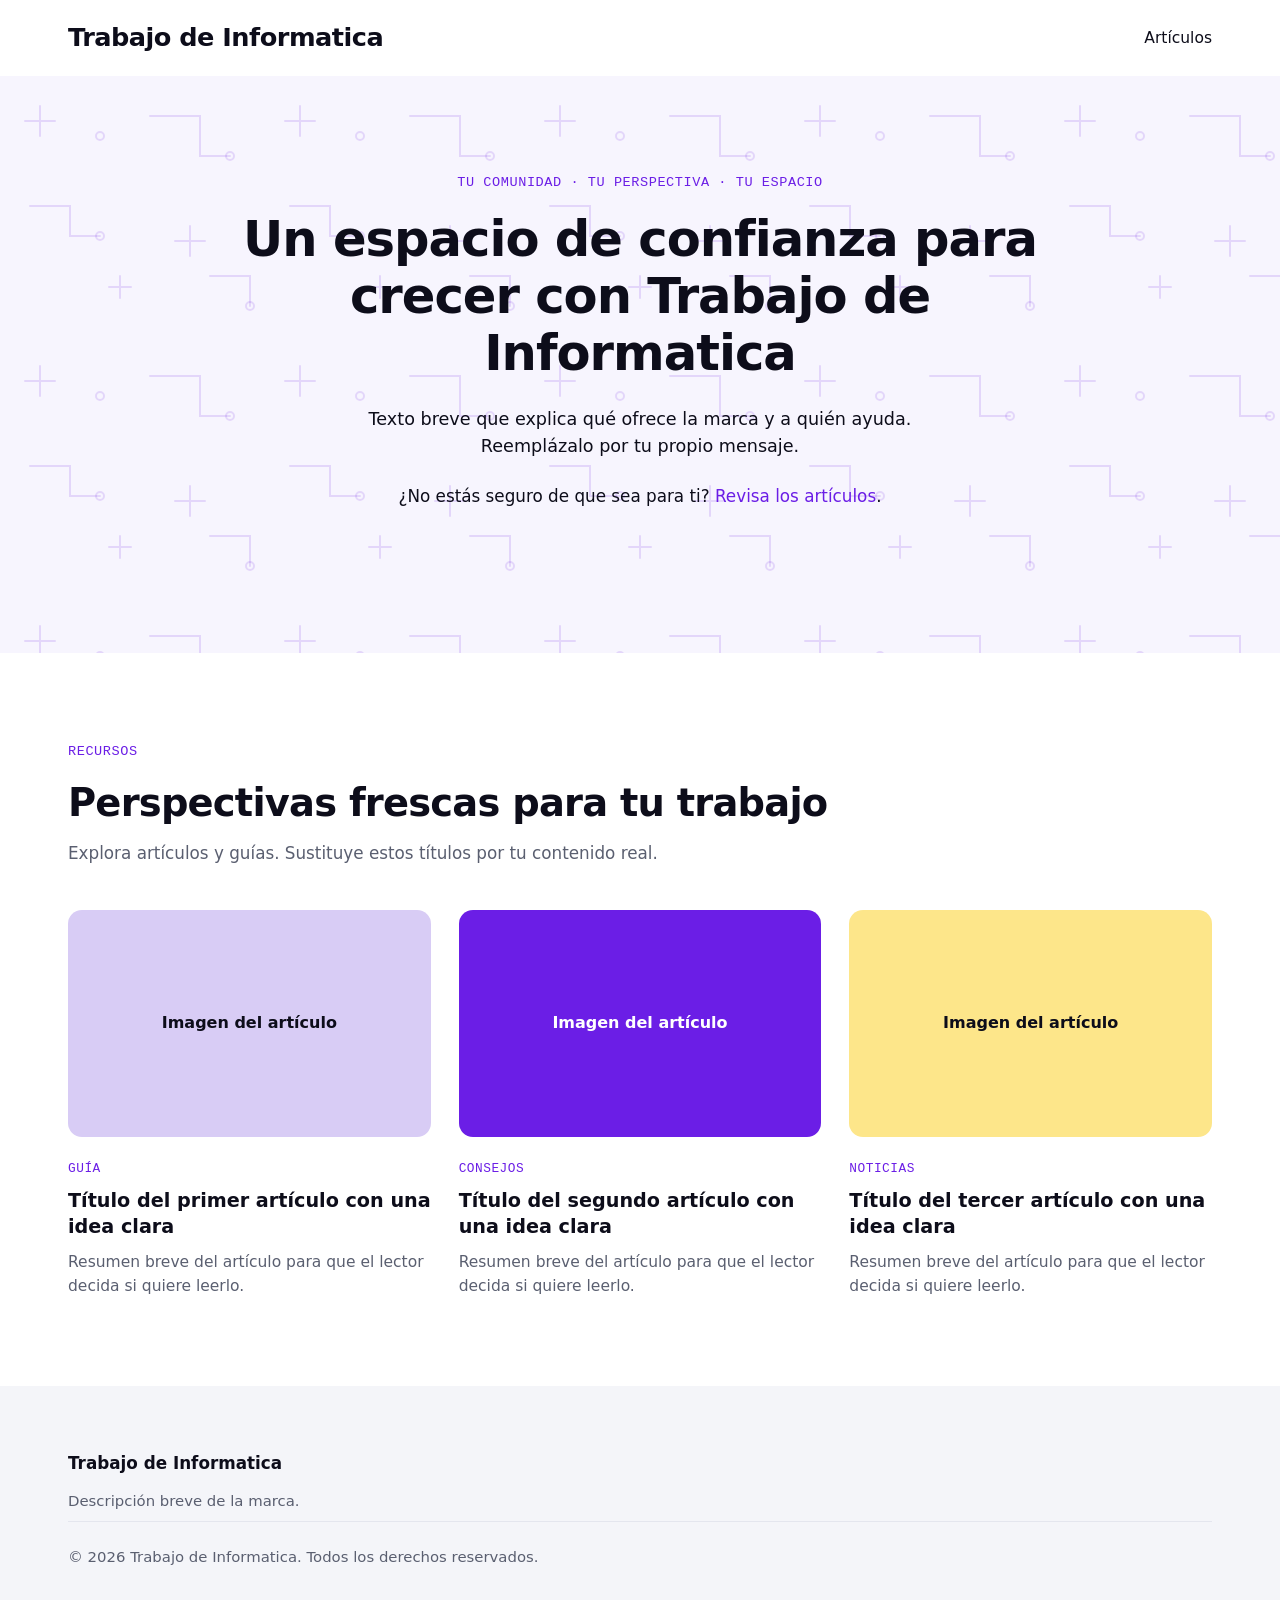
==== index.html @ ebae4016 "Agregar páginas de artículos, fondo de portada y ajustes de encabezado y pie Co-Authored-By: Claude " ====
<!doctype html>
<html lang="es">
<head>
  <meta charset="utf-8">
  <meta name="viewport" content="width=device-width, initial-scale=1">
  <title>Trabajo de Informatica</title>
  <link rel="stylesheet" href="styles.css">
</head>
<body>

  <header>
    <div class="container">
      <span class="logo">Trabajo de Informatica</span>
      <nav>
        <a href="#articulos">Artículos</a>
      </nav>
    </div>
  </header>

  <main>
    <section class="hero">
      <div class="container">
        <span class="eyebrow">Tu comunidad · Tu perspectiva · Tu espacio</span>
        <h1>Un espacio de confianza para crecer con Trabajo de Informatica</h1>
        <p class="lead">Texto breve que explica qué ofrece la marca y a quién ayuda. Reemplázalo por tu propio mensaje.</p>
        <p class="quiz">¿No estás seguro de que sea para ti? <a href="#articulos">Revisa los artículos</a>.</p>
      </div>
    </section>

    <section id="articulos">
      <div class="container">
        <div class="section-head">
          <span class="eyebrow">Recursos</span>
          <h2>Perspectivas frescas para tu trabajo</h2>
          <p>Explora artículos y guías. Sustituye estos títulos por tu contenido real.</p>
        </div>
        <div class="cards">
          <a class="article-link" href="articulo-1.html">
            <div class="article">
              <div class="thumb lilac">Imagen del artículo</div>
              <span class="category">Guía</span>
              <h3>Título del primer artículo con una idea clara</h3>
              <p>Resumen breve del artículo para que el lector decida si quiere leerlo.</p>
            </div>
          </a>
          <a class="article-link" href="articulo-2.html">
            <div class="article">
              <div class="thumb purple">Imagen del artículo</div>
              <span class="category">Consejos</span>
              <h3>Título del segundo artículo con una idea clara</h3>
              <p>Resumen breve del artículo para que el lector decida si quiere leerlo.</p>
            </div>
          </a>
          <a class="article-link" href="articulo-3.html">
            <div class="article">
              <div class="thumb yellow">Imagen del artículo</div>
              <span class="category">Noticias</span>
              <h3>Título del tercer artículo con una idea clara</h3>
              <p>Resumen breve del artículo para que el lector decida si quiere leerlo.</p>
            </div>
          </a>
        </div>
      </div>
    </section>
  </main>

  <footer class="site-footer">
    <div class="container">
      <div class="footer-brand">
        <h4>Trabajo de Informatica</h4>
        <p>Descripción breve de la marca.</p>
      </div>
      <div class="copy">© 2026 Trabajo de Informatica. Todos los derechos reservados.</div>
    </div>
  </footer>

</body>
</html>
---- styles.css ----
:root {
  --bg: #ffffff;
  --bg-soft: #f4f5f9;
  --text: #0d0d1a;
  --muted: #5a5f70;
  --purple: #6b1ee6;
  --purple-dark: #5513c0;
  --purple-soft: #ece4fc;
  --yellow-soft: #fde68a;
  --lilac-soft: #d8ccf5;
  --line: #e4e6ee;
  --mono: ui-monospace, "SFMono-Regular", Menlo, Consolas, monospace;
}
* { box-sizing: border-box; margin: 0; padding: 0; }
body {
  font-family: system-ui, -apple-system, "Segoe UI", Roboto, Arial, sans-serif;
  background: var(--bg);
  color: var(--text);
  line-height: 1.55;
  -webkit-font-smoothing: antialiased;
}
a { color: var(--purple); text-decoration: none; }
a:hover { text-decoration: underline; }
.container { max-width: 1200px; margin: 0 auto; padding: 0 28px; }

/* Header */
header { background: var(--bg); }
header .container {
  display: flex; align-items: center; justify-content: space-between;
  height: 76px;
}
.logo { font-weight: 800; font-size: 1.6rem; letter-spacing: -0.02em; color: var(--text); }
nav { display: flex; gap: 32px; align-items: center; }
nav a { color: var(--text); font-size: 0.97rem; font-weight: 500; }
nav a:hover { text-decoration: none; color: var(--purple); }

/* Buttons */
.btn {
  display: inline-block; padding: 14px 24px; border-radius: 8px;
  background: var(--purple); color: #fff; font-weight: 600; font-size: 1rem;
}
.btn:hover { background: var(--purple-dark); text-decoration: none; color: #fff; }

/* Eyebrow (monospace caps) */
.eyebrow {
  display: block; font-family: var(--mono); font-size: 0.85rem;
  color: var(--purple); text-transform: uppercase; letter-spacing: 0.04em;
  margin-bottom: 18px;
}

/* Portada con fondo de medicina y tecnología (solo esta sección) */
.hero {
  text-align: center;
  padding: 96px 0 112px;
  background-color: #f7f5fe;
  background-image: url("data:image/svg+xml;utf8,<svg xmlns='http://www.w3.org/2000/svg' width='260' height='260' viewBox='0 0 260 260'><g fill='none' stroke='%236b1ee6' stroke-opacity='0.14' stroke-width='2' stroke-linecap='round'><path d='M40 30v30M25 45h30'/><path d='M190 150v30M175 165h30'/><path d='M120 200v22M109 211h22'/><path d='M30 130H70V160H100'/><path d='M150 40H200V80H230'/><path d='M210 200H250V230'/><circle cx='100' cy='60' r='4'/><circle cx='100' cy='160' r='4'/><circle cx='230' cy='80' r='4'/><circle cx='250' cy='230' r='4'/></g></svg>");
  background-size: 260px 260px;
}
.hero h1 {
  font-size: clamp(2.1rem, 4vw, 3.1rem); line-height: 1.15;
  letter-spacing: -0.02em; font-weight: 600; margin: 0 auto 24px; max-width: 900px;
}
.hero p.lead { font-size: 1.1rem; color: var(--text); margin: 0 auto 22px; max-width: 620px; }
.hero .quiz { font-size: 1.05rem; margin-bottom: 32px; color: var(--text); }

/* Sections */
section { padding: 88px 0; }
section.soft { background: var(--bg-soft); }
.section-head { margin-bottom: 44px; }
.section-head h2 {
  font-size: clamp(1.8rem, 3vw, 2.4rem); line-height: 1.2;
  font-weight: 600; letter-spacing: -0.02em; margin-bottom: 14px;
}
.section-head p { color: var(--muted); max-width: 640px; font-size: 1.05rem; }

/* Article cards */
.cards {
  display: grid; grid-template-columns: repeat(3, 1fr); gap: 28px;
}
.article-link { color: inherit; display: block; border-radius: 14px; }
.article-link:hover { text-decoration: none; }
.article-link:hover h3 { color: var(--purple); }
.article .thumb {
  border-radius: 14px; aspect-ratio: 16 / 10; margin-bottom: 22px;
  display: flex; align-items: center; justify-content: center;
  font-weight: 600; color: var(--text);
}
.thumb.lilac { background: var(--lilac-soft); }
.thumb.purple { background: var(--purple); color: #fff; }
.thumb.yellow { background: var(--yellow-soft); }
.article .category {
  display: block; font-family: var(--mono); font-size: 0.8rem;
  color: var(--purple); text-transform: uppercase; letter-spacing: 0.04em;
  margin-bottom: 10px;
}
.article h3 { font-size: 1.2rem; font-weight: 600; line-height: 1.35; margin-bottom: 10px; }
.article p { color: var(--muted); font-size: 0.97rem; }

/* Página de artículo */
.article-page { padding: 72px 0 96px; }
.article-page .narrow { max-width: 780px; margin: 0 auto; }
.article-page h1 {
  font-size: clamp(2rem, 4vw, 2.8rem); line-height: 1.15;
  font-weight: 600; letter-spacing: -0.02em; margin-bottom: 20px;
}
.article-page .lead { font-size: 1.15rem; color: var(--muted); margin-bottom: 36px; }
.article-page .hero-thumb {
  border-radius: 18px; aspect-ratio: 16 / 9; margin-bottom: 40px;
  display: flex; align-items: center; justify-content: center; font-weight: 600;
}
.article-page p { font-size: 1.05rem; margin-bottom: 22px; }
.article-page h2 { font-size: 1.5rem; font-weight: 600; margin: 40px 0 14px; }
.back { display: inline-block; margin-bottom: 32px; font-weight: 500; }

/* Footer */
footer.site-footer {
  background: var(--bg-soft); padding: 64px 0 36px; font-size: 0.93rem; color: var(--muted);
}
.footer-brand h4 { color: var(--text); margin-bottom: 14px; font-size: 1.05rem; font-weight: 600; }
.copy { border-top: 1px solid var(--line); padding-top: 24px; margin-top: 8px; }

@media (max-width: 900px) {
  nav { display: none; }
  .cards { grid-template-columns: 1fr; }
  .hero { padding: 64px 0 72px; }
  section { padding: 64px 0; }
}
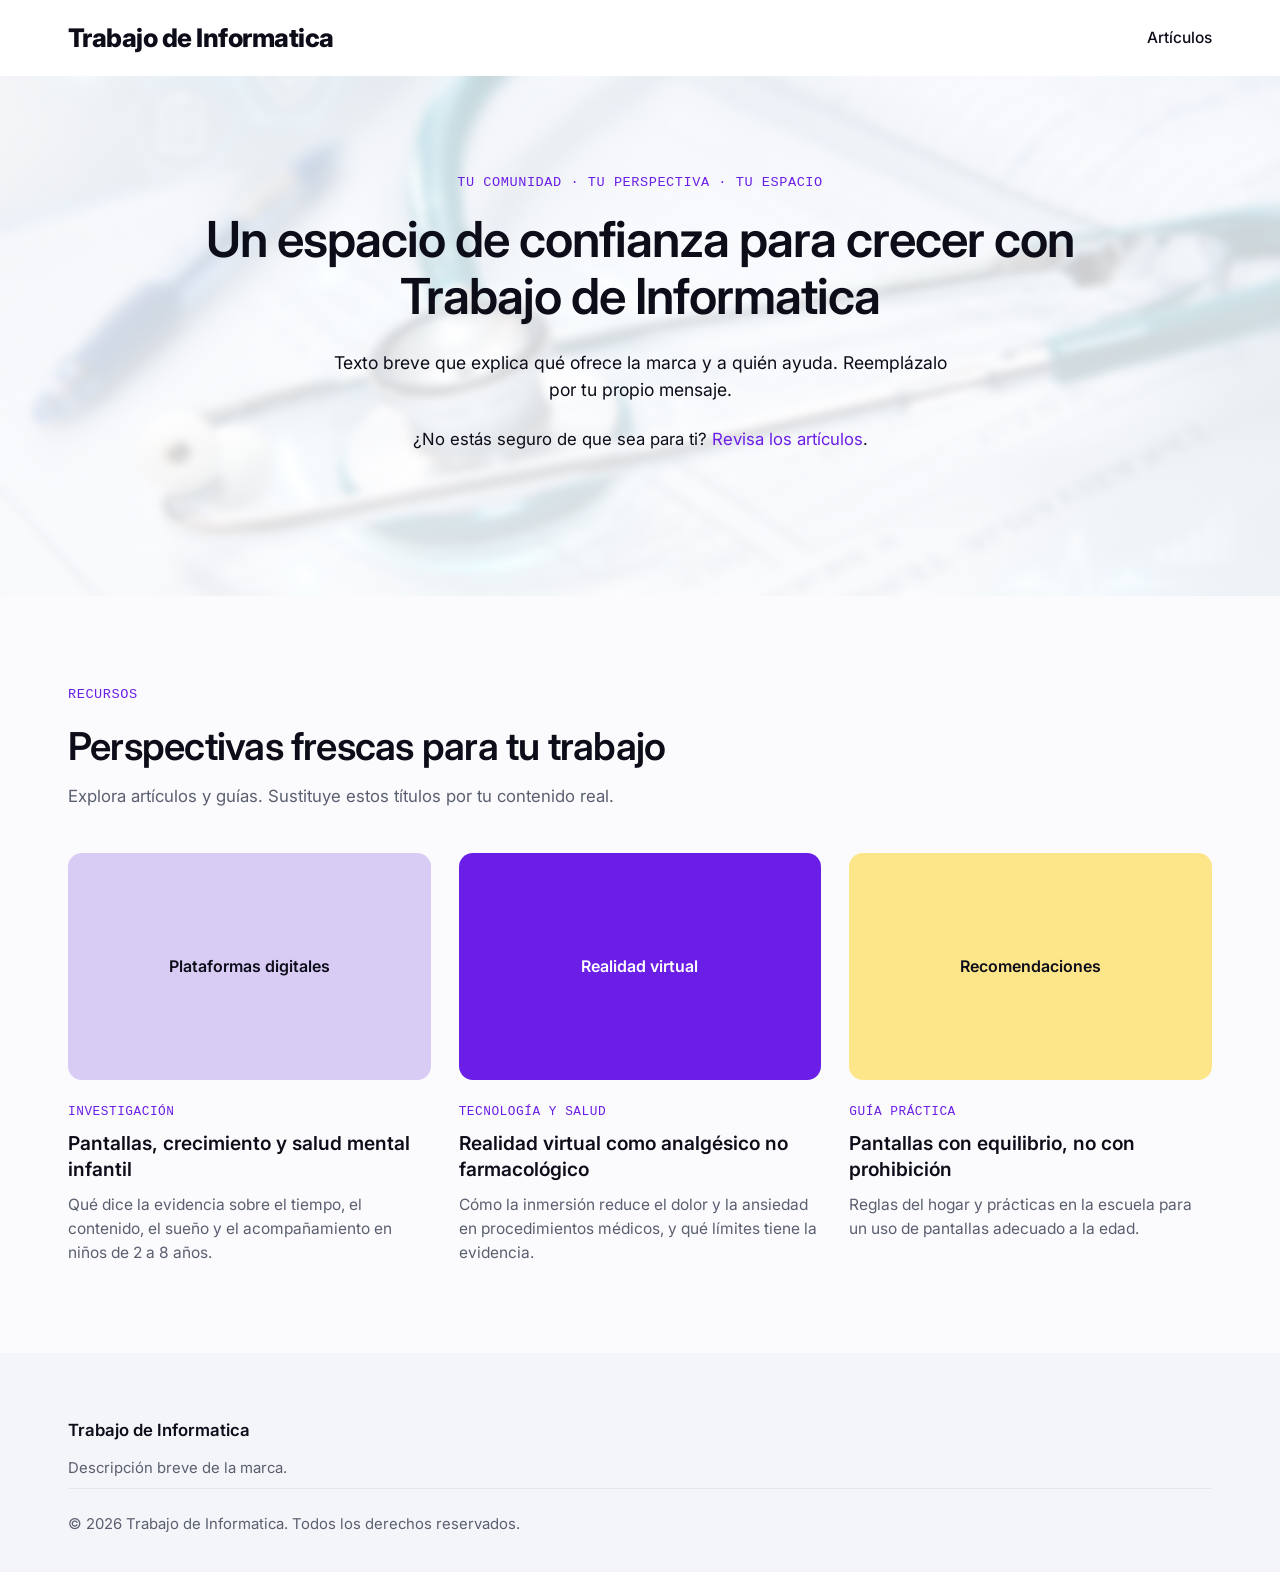
==== commit 30ed9088: "Construir páginas de artículos con datos de la investigación, animaciones e interacción Co-Authored-" ====
--- a/index.html
+++ b/index.html
@@ -5,6 +5,7 @@
   <meta name="viewport" content="width=device-width, initial-scale=1">
   <title>Trabajo de Informatica</title>
   <link rel="stylesheet" href="styles.css">
+  <link rel="stylesheet" href="article.css">
 </head>
 <body>
 
@@ -37,26 +38,26 @@
         <div class="cards">
           <a class="article-link" href="articulo-1.html">
             <div class="article">
-              <div class="thumb lilac">Imagen del artículo</div>
-              <span class="category">Guía</span>
-              <h3>Título del primer artículo con una idea clara</h3>
-              <p>Resumen breve del artículo para que el lector decida si quiere leerlo.</p>
+              <div class="thumb lilac">Plataformas digitales</div>
+              <span class="category">Investigación</span>
+              <h3>Pantallas, crecimiento y salud mental infantil</h3>
+              <p>Qué dice la evidencia sobre el tiempo, el contenido, el sueño y el acompañamiento en niños de 2 a 8 años.</p>
             </div>
           </a>
           <a class="article-link" href="articulo-2.html">
             <div class="article">
-              <div class="thumb purple">Imagen del artículo</div>
-              <span class="category">Consejos</span>
-              <h3>Título del segundo artículo con una idea clara</h3>
-              <p>Resumen breve del artículo para que el lector decida si quiere leerlo.</p>
+              <div class="thumb purple">Realidad virtual</div>
+              <span class="category">Tecnología y salud</span>
+              <h3>Realidad virtual como analgésico no farmacológico</h3>
+              <p>Cómo la inmersión reduce el dolor y la ansiedad en procedimientos médicos, y qué límites tiene la evidencia.</p>
             </div>
           </a>
           <a class="article-link" href="articulo-3.html">
             <div class="article">
-              <div class="thumb yellow">Imagen del artículo</div>
-              <span class="category">Noticias</span>
-              <h3>Título del tercer artículo con una idea clara</h3>
-              <p>Resumen breve del artículo para que el lector decida si quiere leerlo.</p>
+              <div class="thumb yellow">Recomendaciones</div>
+              <span class="category">Guía práctica</span>
+              <h3>Pantallas con equilibrio, no con prohibición</h3>
+              <p>Reglas del hogar y prácticas en la escuela para un uso de pantallas adecuado a la edad.</p>
             </div>
           </a>
         </div>
--- a/styles.css
+++ b/styles.css
@@ -50,12 +50,22 @@
 
 /* Portada con fondo de medicina y tecnología (solo esta sección) */
 .hero {
+  position: relative;
   text-align: center;
   padding: 96px 0 112px;
-  background-color: #f7f5fe;
-  background-image: url("data:image/svg+xml;utf8,<svg xmlns='http://www.w3.org/2000/svg' width='260' height='260' viewBox='0 0 260 260'><g fill='none' stroke='%236b1ee6' stroke-opacity='0.14' stroke-width='2' stroke-linecap='round'><path d='M40 30v30M25 45h30'/><path d='M190 150v30M175 165h30'/><path d='M120 200v22M109 211h22'/><path d='M30 130H70V160H100'/><path d='M150 40H200V80H230'/><path d='M210 200H250V230'/><circle cx='100' cy='60' r='4'/><circle cx='100' cy='160' r='4'/><circle cx='230' cy='80' r='4'/><circle cx='250' cy='230' r='4'/></g></svg>");
-  background-size: 260px 260px;
+  background-color: #dfe9f2;
+  background-image: url("images/portada-fondo.jpg");
+  background-size: cover;
+  background-position: center;
+  overflow: hidden;
 }
+.hero::before {
+  content: "";
+  position: absolute; inset: 0;
+  background: linear-gradient(180deg, rgba(255,255,255,0.78) 0%, rgba(255,255,255,0.86) 100%);
+  z-index: 0;
+}
+.hero > .container { position: relative; z-index: 1; }
 .hero h1 {
   font-size: clamp(2.1rem, 4vw, 3.1rem); line-height: 1.15;
   letter-spacing: -0.02em; font-weight: 600; margin: 0 auto 24px; max-width: 900px;
--- a/article.css
+++ b/article.css
@@ -0,0 +1,210 @@
+/* ===== Tipografía y base de artículos ===== */
+@import url("https://fonts.googleapis.com/css2?family=Cormorant+Garamond:ital,wght@0,500;0,600;1,500&family=Inter:wght@400;500;600;700&family=JetBrains+Mono:wght@400;500&display=swap");
+
+:root {
+  --ink: #0d0d1a;
+  --ink-soft: #2a2e3d;
+  --teal: #0f7c86;
+  --teal-soft: #d9f0f1;
+  --paper: #fbfbfd;
+  --serif: "Cormorant Garamond", Georgia, "Times New Roman", serif;
+  --sans: "Inter", system-ui, -apple-system, "Segoe UI", Roboto, Arial, sans-serif;
+  --code: "JetBrains Mono", ui-monospace, Menlo, Consolas, monospace;
+}
+
+body { font-family: var(--sans); background: var(--paper); color: var(--ink); }
+
+/* Barra de progreso de lectura */
+.progress {
+  position: fixed; top: 0; left: 0; height: 3px; width: 0;
+  background: linear-gradient(90deg, var(--purple), var(--teal));
+  z-index: 60; transition: width 0.1s linear;
+}
+
+/* Encabezado de artículo */
+.a-hero { padding: 96px 0 64px; border-bottom: 1px solid var(--line); }
+.kicker {
+  display: inline-flex; align-items: center; gap: 10px;
+  font-family: var(--code); font-size: 0.8rem; color: var(--purple);
+  text-transform: uppercase; letter-spacing: 0.08em; margin-bottom: 26px;
+}
+.kicker::before {
+  content: ""; width: 26px; height: 1px; background: var(--purple);
+}
+.a-hero h1 {
+  font-family: var(--serif); font-weight: 600;
+  font-size: clamp(2.8rem, 6.4vw, 5rem); line-height: 1.0; letter-spacing: -0.02em;
+  max-width: 980px;
+}
+.a-hero h1 em { font-style: italic; color: var(--purple); font-weight: 500; }
+.deck { font-size: 1.2rem; color: var(--muted); max-width: 720px; margin-top: 28px; line-height: 1.6; }
+.meta { display: flex; gap: 28px; margin-top: 36px; flex-wrap: wrap; font-family: var(--code); font-size: 0.8rem; color: var(--muted); }
+.meta span::before { content: "— "; color: var(--teal); }
+
+/* Secciones */
+.a-sec { padding: 96px 0; }
+.a-sec.tint { background: #f3f1fb; }
+.a-sec.tint-teal { background: var(--teal-soft); }
+.sec-label {
+  font-family: var(--code); font-size: 0.78rem; text-transform: uppercase;
+  letter-spacing: 0.08em; color: var(--teal); margin-bottom: 14px; display: block;
+}
+.sec-title {
+  font-family: var(--serif); font-weight: 600; font-size: clamp(2.1rem, 4vw, 3.2rem);
+  line-height: 1.08; letter-spacing: -0.015em; margin-bottom: 20px; max-width: 880px;
+}
+.lede { font-size: 1.12rem; color: var(--ink-soft); max-width: 740px; line-height: 1.7; margin-bottom: 18px; }
+.a-sec p { line-height: 1.7; }
+.a-sec p + p { margin-top: 14px; }
+
+/* Palabras clave: negrita y subrayado animado */
+strong { font-weight: 700; color: var(--ink); }
+.hl {
+  background-image: linear-gradient(transparent 58%, rgba(107, 30, 230, 0.22) 58%);
+  background-repeat: no-repeat; background-size: 0% 100%;
+  transition: background-size 1.1s cubic-bezier(.2,.7,.2,1);
+  padding: 0 2px;
+}
+.hl.in { background-size: 100% 100%; }
+
+/* Revelado al entrar en pantalla */
+.reveal { opacity: 0; transform: translateY(18px); transition: opacity .8s ease, transform .8s ease; }
+.reveal.in { opacity: 1; transform: none; }
+
+/* Estadísticas que se mueven */
+.stats { display: grid; grid-template-columns: repeat(4, 1fr); gap: 20px; margin-top: 48px; }
+.stat {
+  background: #fff; border: 1px solid var(--line); border-radius: 16px;
+  padding: 26px 22px 22px; position: relative; overflow: hidden;
+}
+.stat::after {
+  content: ""; position: absolute; left: 0; bottom: 0; height: 3px; width: 100%;
+  background: linear-gradient(90deg, var(--purple), var(--teal));
+  transform: scaleX(0); transform-origin: left; transition: transform .9s ease .2s;
+}
+.stat.in::after { transform: scaleX(1); }
+.num {
+  font-family: var(--serif); font-size: 3.4rem; font-weight: 600; line-height: 1;
+  color: var(--ink); font-variant-numeric: tabular-nums;
+}
+.num small { font-size: 1.6rem; color: var(--purple); margin-left: 2px; }
+.stat-label { font-size: 0.92rem; color: var(--muted); margin-top: 12px; line-height: 1.45; }
+
+/* Barras animadas */
+.bars { margin-top: 40px; display: grid; gap: 18px; max-width: 760px; }
+.bar-row { display: grid; grid-template-columns: 200px 1fr 70px; align-items: center; gap: 18px; }
+.bar-label { font-size: 0.95rem; color: var(--ink-soft); }
+.bar-track { height: 12px; background: #ebe9f3; border-radius: 99px; overflow: hidden; }
+.bar-fill {
+  height: 100%; width: 0; border-radius: 99px;
+  background: linear-gradient(90deg, var(--purple), var(--teal));
+  transition: width 1.4s cubic-bezier(.2,.7,.2,1);
+}
+.bar-val { font-family: var(--code); font-size: 0.9rem; text-align: right; color: var(--ink); }
+.bars.in .bar-fill { width: var(--w); }
+
+/* Pestañas interactivas */
+.tabs { margin-top: 44px; }
+.tab-buttons { display: flex; flex-wrap: wrap; gap: 10px; }
+.tab-btn {
+  font: inherit; font-size: 0.95rem; font-weight: 500; cursor: pointer;
+  padding: 12px 20px; border-radius: 999px; border: 1px solid var(--line);
+  background: #fff; color: var(--ink-soft); transition: all .25s ease;
+}
+.tab-btn:hover { border-color: var(--purple); color: var(--purple); }
+.tab-btn[aria-selected="true"] { background: var(--ink); color: #fff; border-color: var(--ink); }
+.tab-panel {
+  margin-top: 22px; background: #fff; border: 1px solid var(--line);
+  border-radius: 18px; padding: 34px; min-height: 180px;
+  display: grid; grid-template-columns: 96px 1fr; gap: 28px; align-items: start;
+  animation: fadeIn .5s ease;
+}
+.tab-panel[hidden] { display: none; }
+.tab-panel h3 { font-family: var(--serif); font-size: 1.9rem; font-weight: 600; margin-bottom: 10px; }
+.tab-panel p { color: var(--ink-soft); }
+@keyframes fadeIn { from { opacity: 0; transform: translateY(8px); } to { opacity: 1; transform: none; } }
+
+/* Iconos que se mueven */
+.ico { width: 96px; height: 96px; }
+.ico .float { animation: floaty 4.5s ease-in-out infinite; transform-origin: center; }
+.ico .float.d2 { animation-delay: -1.5s; }
+.ico .float.d3 { animation-delay: -3s; }
+@keyframes floaty { 0%,100% { transform: translateY(0); } 50% { transform: translateY(-6px); } }
+.ico .spin { transform-origin: center; animation: spin 14s linear infinite; }
+@keyframes spin { to { transform: rotate(360deg); } }
+.ico .pulse { stroke-dasharray: 160; stroke-dashoffset: 160; animation: draw 2.6s ease-in-out infinite; }
+@keyframes draw { 0% { stroke-dashoffset: 160; } 50% { stroke-dashoffset: 0; } 100% { stroke-dashoffset: -160; } }
+
+/* Tablas de comparación */
+.compare-wrap { margin-top: 44px; overflow-x: auto; }
+table.compare { width: 100%; border-collapse: collapse; background: #fff; border-radius: 16px; overflow: hidden; border: 1px solid var(--line); }
+table.compare th, table.compare td { padding: 16px 20px; text-align: left; border-bottom: 1px solid var(--line); font-size: 0.96rem; vertical-align: top; }
+table.compare th { font-family: var(--code); font-size: 0.78rem; text-transform: uppercase; letter-spacing: 0.06em; color: var(--muted); font-weight: 500; background: #fafafc; }
+table.compare tbody tr { transition: background .25s ease; }
+table.compare tbody tr:hover { background: #f3f1fb; }
+table.compare tbody tr:last-child td { border-bottom: none; }
+.tag-pos { color: var(--teal); font-weight: 600; }
+.tag-neg { color: #b4372b; font-weight: 600; }
+.tag-mid { color: #8a6d00; font-weight: 600; }
+
+/* Acordeón de contextos */
+.accordion { margin-top: 40px; display: grid; gap: 12px; }
+.accordion details {
+  background: #fff; border: 1px solid var(--line); border-radius: 14px; padding: 20px 24px;
+  transition: border-color .25s ease, box-shadow .25s ease;
+}
+.accordion details[open] { border-color: var(--teal); box-shadow: 0 10px 30px rgba(15,124,134,.08); }
+.accordion summary { cursor: pointer; list-style: none; font-weight: 600; font-size: 1.05rem; display: flex; justify-content: space-between; align-items: center; }
+.accordion summary::-webkit-details-marker { display: none; }
+.accordion summary::after { content: "+"; color: var(--teal); font-size: 1.4rem; transition: transform .3s ease; }
+.accordion details[open] summary::after { transform: rotate(45deg); }
+.accordion details p { margin-top: 12px; color: var(--ink-soft); }
+
+/* Cita destacada y avisos */
+.callout {
+  border-left: 3px solid var(--teal); padding: 20px 26px; background: #fff;
+  border-radius: 0 14px 14px 0; margin-top: 40px; color: var(--ink-soft);
+}
+.quote {
+  font-family: var(--serif); font-size: clamp(1.8rem, 3.4vw, 2.6rem); line-height: 1.25;
+  font-style: italic; color: var(--ink); max-width: 900px; margin: 0 auto; text-align: center;
+}
+
+/* Lista de recomendaciones con casillas */
+.checklist { margin-top: 36px; display: grid; gap: 12px; }
+.check {
+  display: flex; gap: 16px; align-items: flex-start; background: #fff;
+  border: 1px solid var(--line); border-radius: 14px; padding: 18px 20px;
+  cursor: pointer; transition: all .25s ease;
+}
+.check:hover { transform: translateX(4px); border-color: var(--purple); }
+.check input { position: absolute; opacity: 0; pointer-events: none; }
+.check .box {
+  flex: 0 0 22px; height: 22px; border-radius: 6px; border: 1.5px solid var(--ink-soft);
+  margin-top: 2px; position: relative; transition: all .25s ease;
+}
+.check input:checked + .box { background: var(--teal); border-color: var(--teal); }
+.check input:checked + .box::after {
+  content: ""; position: absolute; left: 6px; top: 2px; width: 6px; height: 11px;
+  border: solid #fff; border-width: 0 2px 2px 0; transform: rotate(45deg);
+}
+.check input:checked ~ .txt { color: var(--muted); text-decoration: line-through; text-decoration-color: var(--teal); }
+.check .txt { color: var(--ink-soft); line-height: 1.6; transition: color .25s ease; }
+.progress-count { font-family: var(--code); font-size: 0.85rem; color: var(--muted); margin-top: 16px; }
+
+/* Pie de artículo */
+.a-foot { padding: 56px 0; border-top: 1px solid var(--line); }
+.a-foot a { font-weight: 600; }
+
+@media (max-width: 900px) {
+  .stats { grid-template-columns: 1fr 1fr; }
+  .tab-panel { grid-template-columns: 1fr; }
+  .bar-row { grid-template-columns: 1fr; gap: 8px; }
+  .bar-val { text-align: left; }
+  .a-hero { padding: 64px 0 44px; }
+  .a-sec { padding: 64px 0; }
+}
+@media (prefers-reduced-motion: reduce) {
+  *, *::before, *::after { animation: none !important; transition: none !important; }
+  .reveal { opacity: 1; transform: none; }
+}
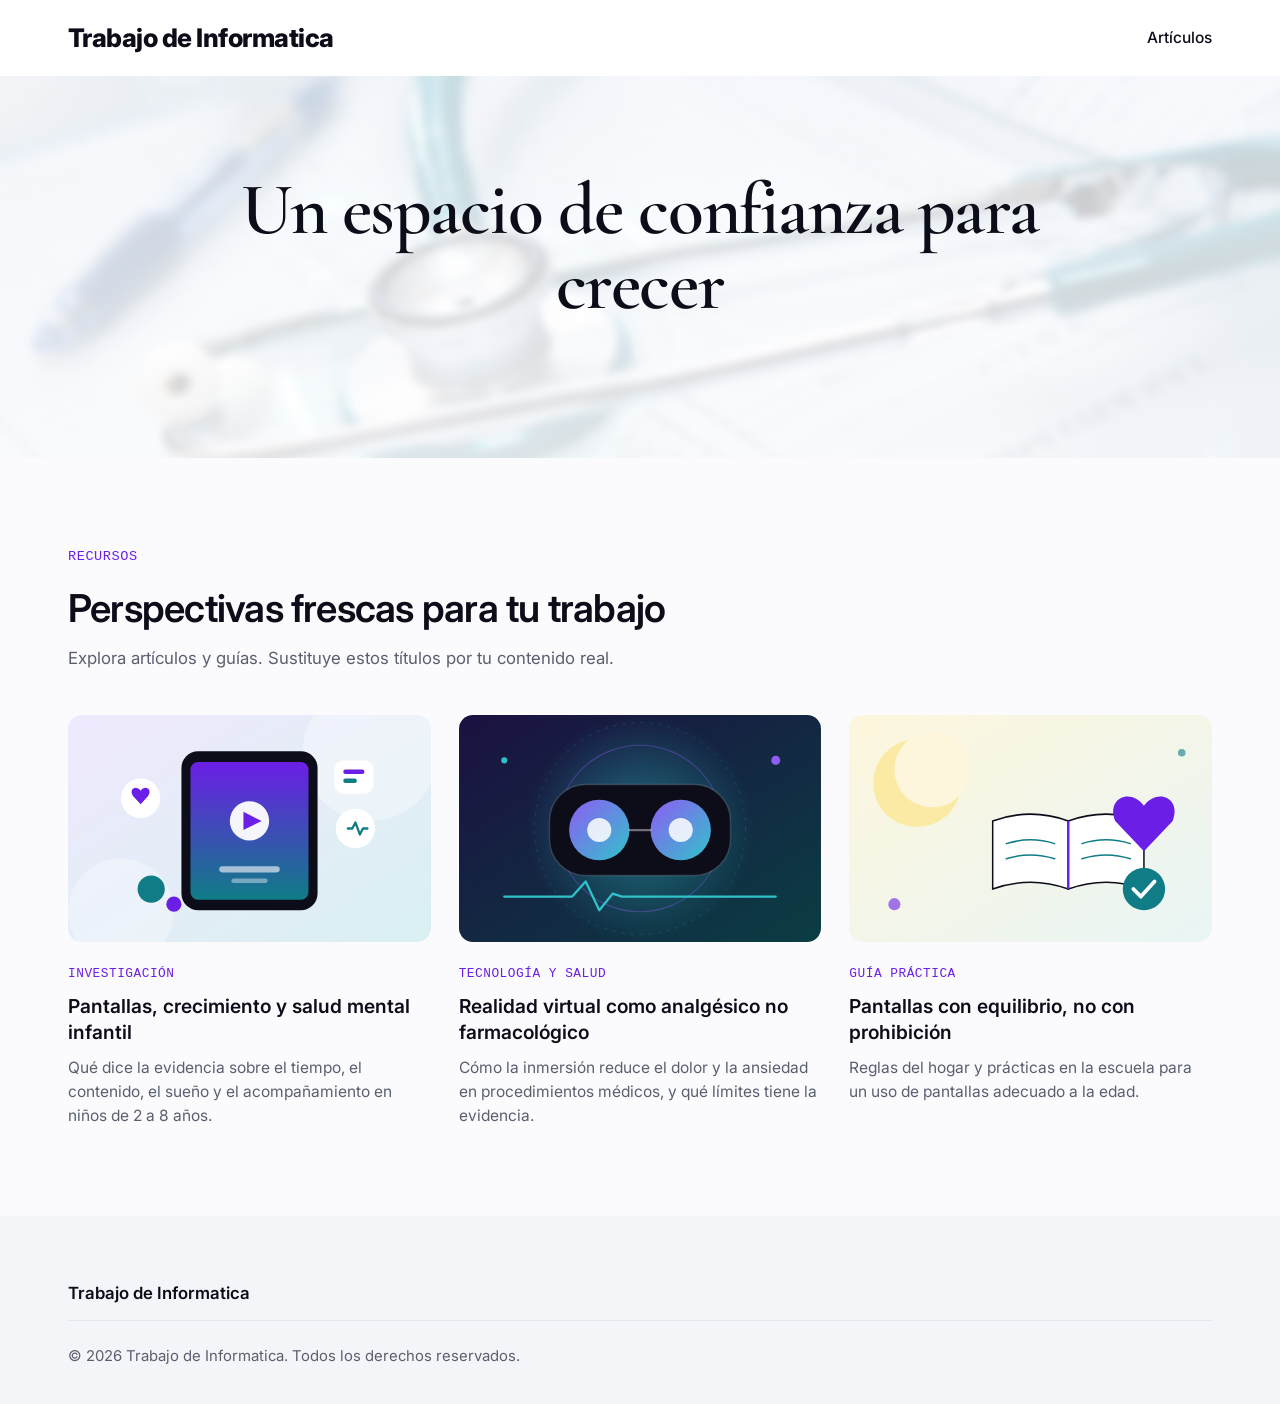
==== commit 772ea6d7: "Agregar ilustraciones a las tarjetas, simplificar portada y quitar descripción del pie Co-Authored-B" ====
--- a/index.html
+++ b/index.html
@@ -21,10 +21,7 @@
   <main>
     <section class="hero">
       <div class="container">
-        <span class="eyebrow">Tu comunidad · Tu perspectiva · Tu espacio</span>
-        <h1>Un espacio de confianza para crecer con Trabajo de Informatica</h1>
-        <p class="lead">Texto breve que explica qué ofrece la marca y a quién ayuda. Reemplázalo por tu propio mensaje.</p>
-        <p class="quiz">¿No estás seguro de que sea para ti? <a href="#articulos">Revisa los artículos</a>.</p>
+        <h1>Un espacio de confianza para crecer</h1>
       </div>
     </section>
 
@@ -38,7 +35,7 @@
         <div class="cards">
           <a class="article-link" href="articulo-1.html">
             <div class="article">
-              <div class="thumb lilac">Plataformas digitales</div>
+              <div class="thumb"><img src="images/plataformas.svg" alt="Tableta con iconos de salud y pantalla" loading="lazy"></div>
               <span class="category">Investigación</span>
               <h3>Pantallas, crecimiento y salud mental infantil</h3>
               <p>Qué dice la evidencia sobre el tiempo, el contenido, el sueño y el acompañamiento en niños de 2 a 8 años.</p>
@@ -46,7 +43,7 @@
           </a>
           <a class="article-link" href="articulo-2.html">
             <div class="article">
-              <div class="thumb purple">Realidad virtual</div>
+              <div class="thumb"><img src="images/realidad-virtual.svg" alt="Visor de realidad virtual con ondas de luz" loading="lazy"></div>
               <span class="category">Tecnología y salud</span>
               <h3>Realidad virtual como analgésico no farmacológico</h3>
               <p>Cómo la inmersión reduce el dolor y la ansiedad en procedimientos médicos, y qué límites tiene la evidencia.</p>
@@ -54,7 +51,7 @@
           </a>
           <a class="article-link" href="articulo-3.html">
             <div class="article">
-              <div class="thumb yellow">Recomendaciones</div>
+              <div class="thumb"><img src="images/recomendaciones.svg" alt="Luna, libro y corazón en equilibrio" loading="lazy"></div>
               <span class="category">Guía práctica</span>
               <h3>Pantallas con equilibrio, no con prohibición</h3>
               <p>Reglas del hogar y prácticas en la escuela para un uso de pantallas adecuado a la edad.</p>
@@ -69,7 +66,7 @@
     <div class="container">
       <div class="footer-brand">
         <h4>Trabajo de Informatica</h4>
-        <p>Descripción breve de la marca.</p>
+        
       </div>
       <div class="copy">© 2026 Trabajo de Informatica. Todos los derechos reservados.</div>
     </div>
--- a/styles.css
+++ b/styles.css
@@ -67,7 +67,8 @@
 }
 .hero > .container { position: relative; z-index: 1; }
 .hero h1 {
-  font-size: clamp(2.1rem, 4vw, 3.1rem); line-height: 1.15;
+  font-family: "Cormorant Garamond", Georgia, serif;
+  font-size: clamp(2.8rem, 6vw, 4.6rem); line-height: 1.02;
   letter-spacing: -0.02em; font-weight: 600; margin: 0 auto 24px; max-width: 900px;
 }
 .hero p.lead { font-size: 1.1rem; color: var(--text); margin: 0 auto 22px; max-width: 620px; }
@@ -135,3 +136,8 @@
   .hero { padding: 64px 0 72px; }
   section { padding: 64px 0; }
 }
+
+/* Ilustraciones de tarjetas */
+.article .thumb { overflow: hidden; padding: 0; background: none; }
+.article .thumb img { width: 100%; height: 100%; object-fit: cover; display: block; transition: transform .6s cubic-bezier(.2,.7,.2,1); }
+.article-link:hover .thumb img { transform: scale(1.05); }
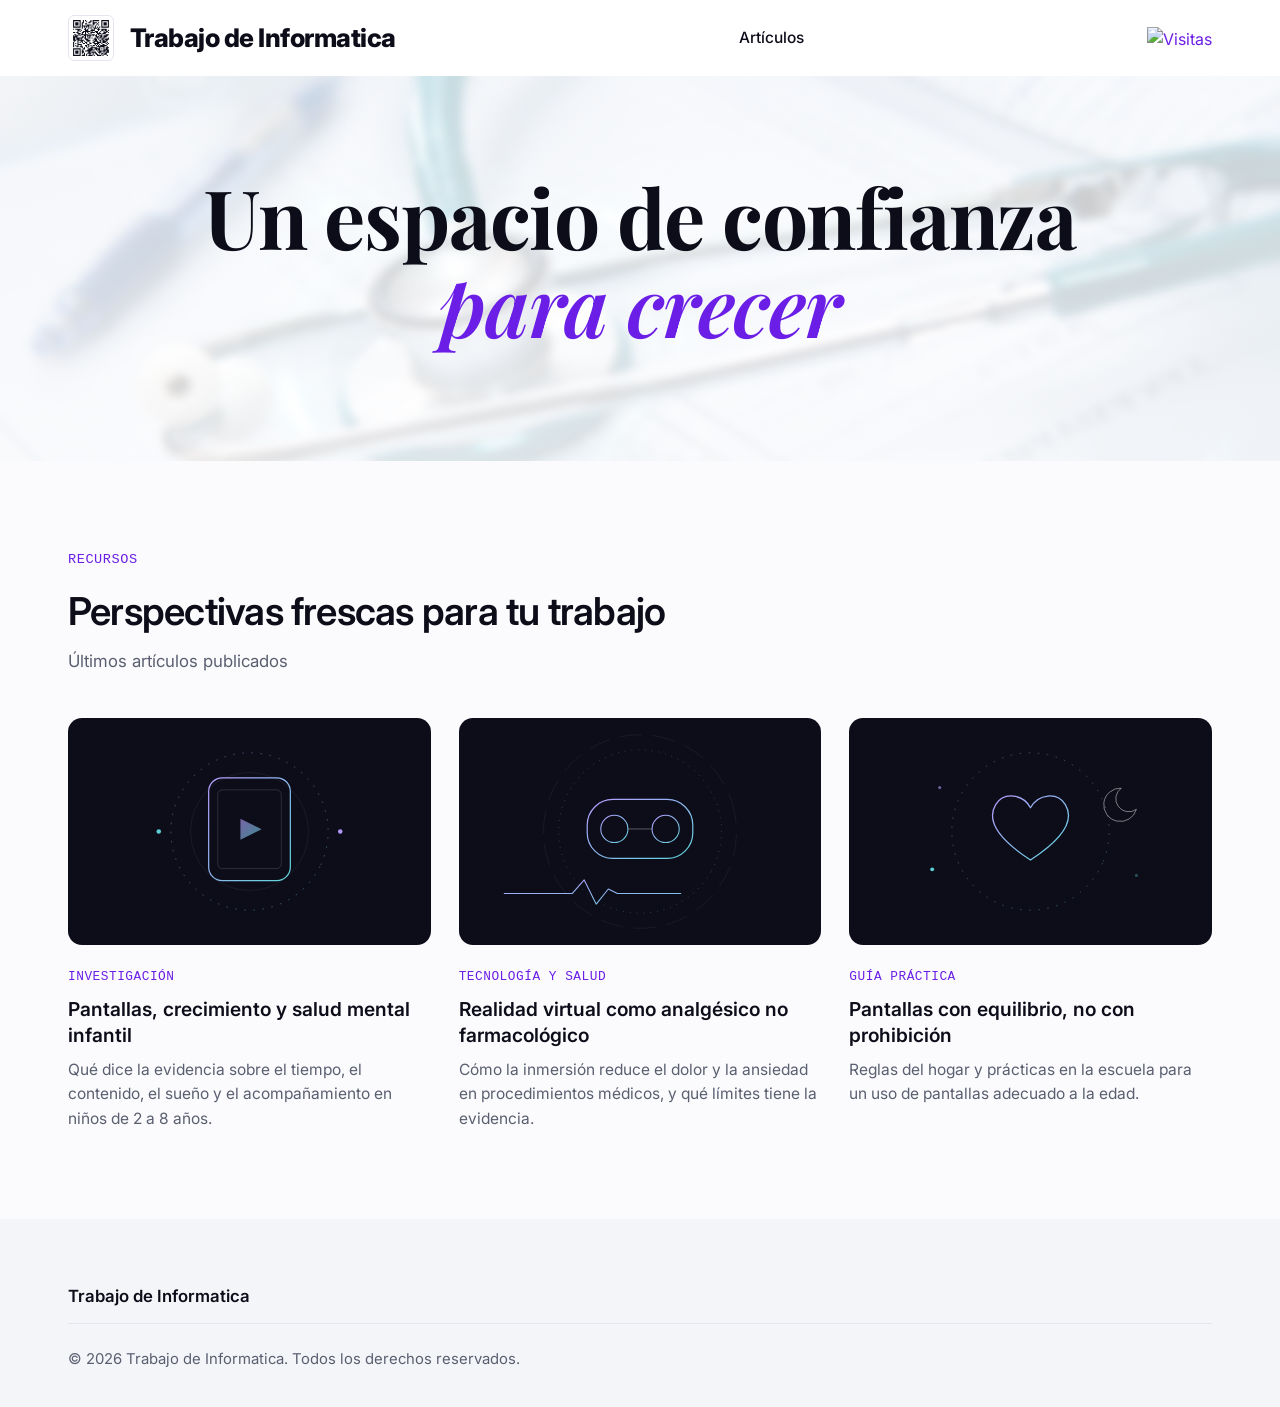
==== commit 47794974: "Portada con QR, contador de visitas, título en dos líneas e ilustraciones animadas minimalistas Co-A" ====
--- a/index.html
+++ b/index.html
@@ -11,17 +11,23 @@
 
   <header>
     <div class="container">
-      <span class="logo">Trabajo de Informatica</span>
+      <div class="brand-group">
+        <img class="qr" src="images/qr.svg" alt="Código QR de la página" width="46" height="46">
+        <span class="logo">Trabajo de Informatica</span>
+      </div>
       <nav>
         <a href="#articulos">Artículos</a>
       </nav>
+      <a class="visits" href="#" aria-label="Contador de visitas">
+        <img src="https://hits.sh/caligraficos.github.io/trabajodeinformatica.svg?style=flat-square&label=visitas&color=0d0d1a&labelColor=f4f5f9" alt="Visitas" height="22">
+      </a>
     </div>
   </header>
 
   <main>
     <section class="hero">
       <div class="container">
-        <h1>Un espacio de confianza para crecer</h1>
+        <h1>Un espacio de confianza<br><em>para crecer</em></h1>
       </div>
     </section>
 
@@ -30,7 +36,7 @@
         <div class="section-head">
           <span class="eyebrow">Recursos</span>
           <h2>Perspectivas frescas para tu trabajo</h2>
-          <p>Explora artículos y guías. Sustituye estos títulos por tu contenido real.</p>
+          <p>Últimos artículos publicados</p>
         </div>
         <div class="cards">
           <a class="article-link" href="articulo-1.html">
--- a/styles.css
+++ b/styles.css
@@ -67,10 +67,11 @@
 }
 .hero > .container { position: relative; z-index: 1; }
 .hero h1 {
-  font-family: "Cormorant Garamond", Georgia, serif;
-  font-size: clamp(2.8rem, 6vw, 4.6rem); line-height: 1.02;
-  letter-spacing: -0.02em; font-weight: 600; margin: 0 auto 24px; max-width: 900px;
+  font-family: "Playfair Display", "Cormorant Garamond", Georgia, serif;
+  font-size: clamp(2.6rem, 6.4vw, 5.2rem); line-height: 1.08;
+  letter-spacing: -0.015em; font-weight: 700; margin: 0 auto;
 }
+.hero h1 em { font-style: italic; font-weight: 600; color: var(--purple); }
 .hero p.lead { font-size: 1.1rem; color: var(--text); margin: 0 auto 22px; max-width: 620px; }
 .hero .quiz { font-size: 1.05rem; margin-bottom: 32px; color: var(--text); }
 
@@ -141,3 +142,9 @@
 .article .thumb { overflow: hidden; padding: 0; background: none; }
 .article .thumb img { width: 100%; height: 100%; object-fit: cover; display: block; transition: transform .6s cubic-bezier(.2,.7,.2,1); }
 .article-link:hover .thumb img { transform: scale(1.05); }
+
+/* Encabezado de portada: QR, logo y contador */
+.brand-group { display: flex; align-items: center; gap: 16px; }
+.qr { width: 46px; height: 46px; border-radius: 6px; border: 1px solid var(--line); padding: 3px; background: #fff; }
+.visits { display: inline-flex; align-items: center; }
+.visits:hover { text-decoration: none; }
--- a/article.css
+++ b/article.css
@@ -1,5 +1,5 @@
 /* ===== Tipografía y base de artículos ===== */
-@import url("https://fonts.googleapis.com/css2?family=Cormorant+Garamond:ital,wght@0,500;0,600;1,500&family=Inter:wght@400;500;600;700&family=JetBrains+Mono:wght@400;500&display=swap");
+@import url("https://fonts.googleapis.com/css2?family=Cormorant+Garamond:ital,wght@0,500;0,600;1,500&family=Playfair+Display:ital,wght@0,700;1,600&family=Inter:wght@400;500;600;700&family=JetBrains+Mono:wght@400;500&display=swap");
 
 :root {
   --ink: #0d0d1a;
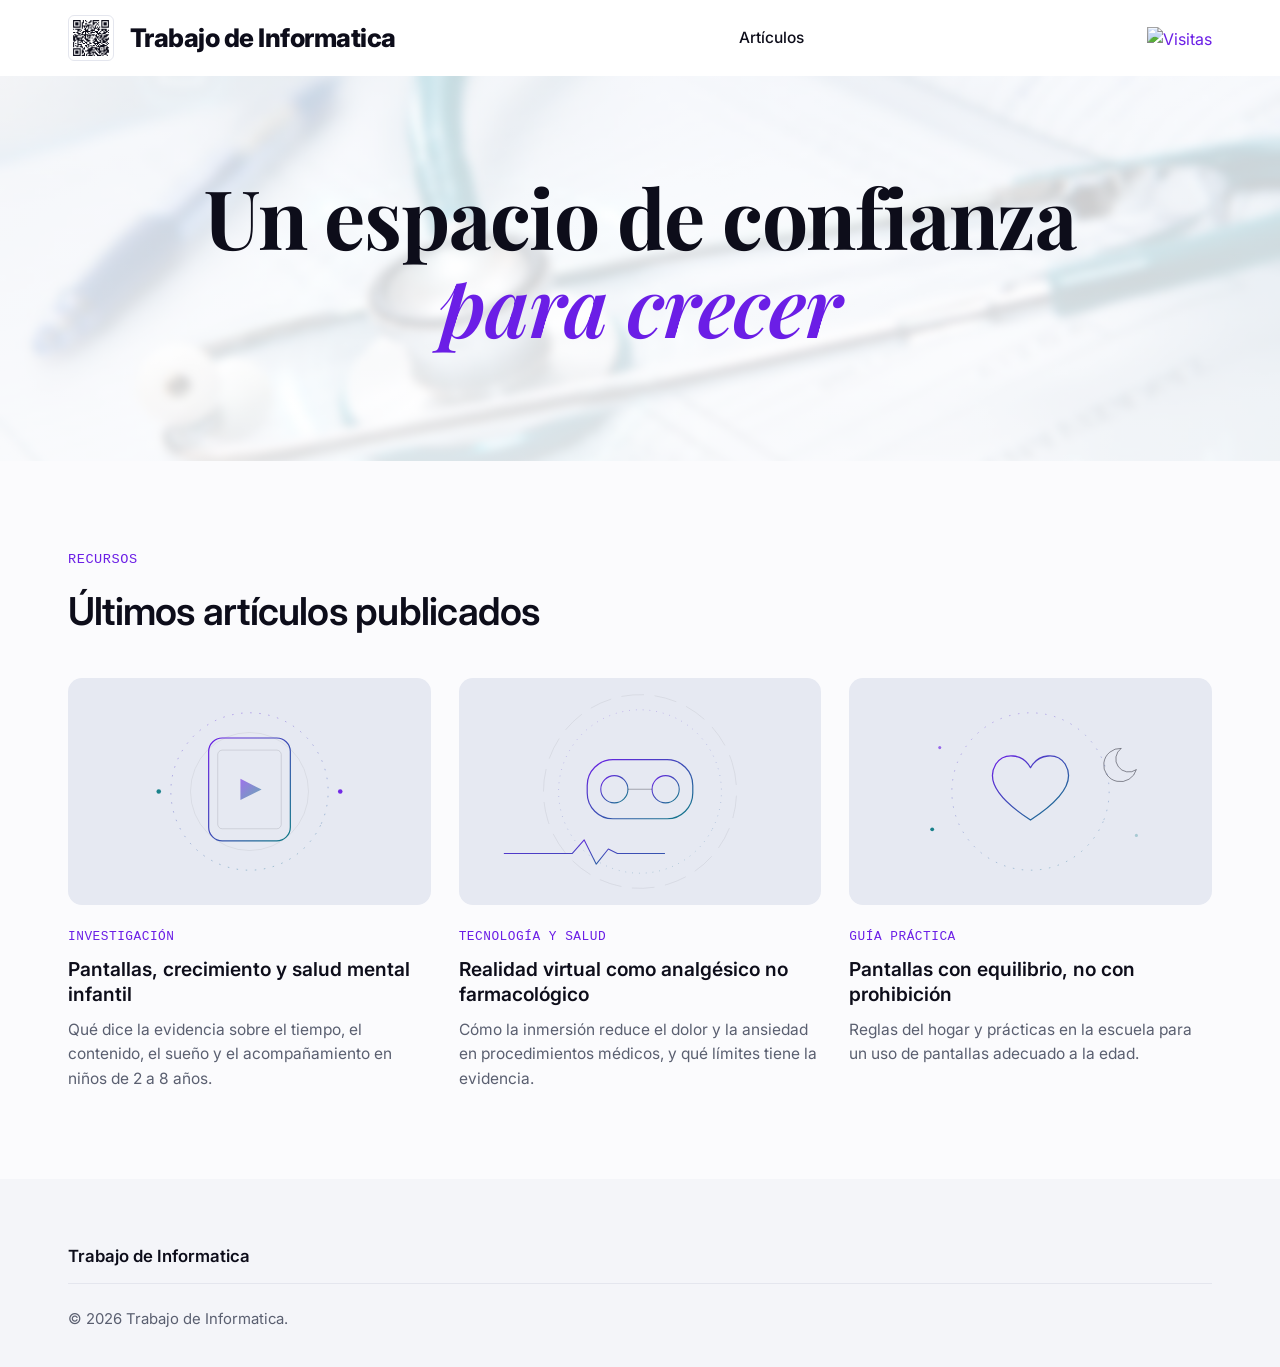
==== commit 3260507a: "Oscurecer ligeramente ilustraciones, ajustar título de artículos y pie de página Co-Authored-By: Cla" ====
--- a/index.html
+++ b/index.html
@@ -35,8 +35,7 @@
       <div class="container">
         <div class="section-head">
           <span class="eyebrow">Recursos</span>
-          <h2>Perspectivas frescas para tu trabajo</h2>
-          <p>Últimos artículos publicados</p>
+          <h2>Últimos artículos publicados</h2>
         </div>
         <div class="cards">
           <a class="article-link" href="articulo-1.html">
@@ -74,7 +73,7 @@
         <h4>Trabajo de Informatica</h4>
         
       </div>
-      <div class="copy">© 2026 Trabajo de Informatica. Todos los derechos reservados.</div>
+      <div class="copy">© 2026 Trabajo de Informatica.</div>
     </div>
   </footer>
 
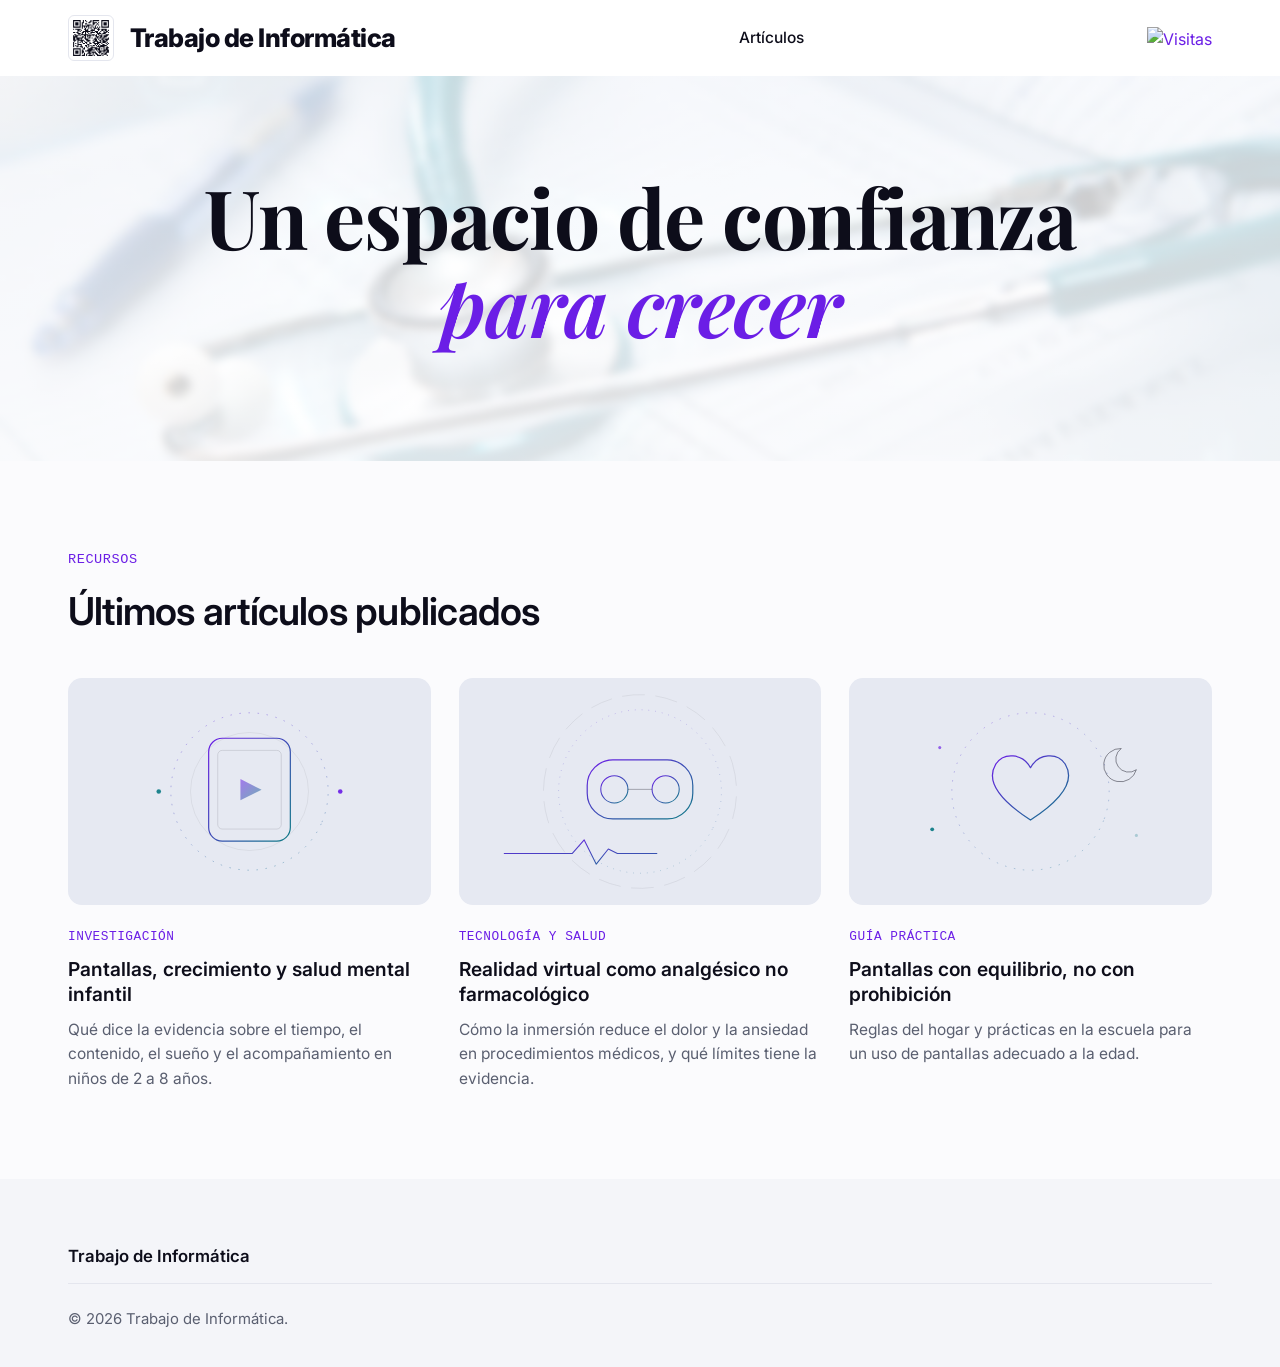
==== commit 30e08b3e: "Corregir tilde en Informática Co-Authored-By: Claude Haiku 5.5 <noreply@anthropic.com> Claude-Sessio" ====
--- a/index.html
+++ b/index.html
@@ -3,7 +3,7 @@
 <head>
   <meta charset="utf-8">
   <meta name="viewport" content="width=device-width, initial-scale=1">
-  <title>Trabajo de Informatica</title>
+  <title>Trabajo de Informática</title>
   <link rel="stylesheet" href="styles.css">
   <link rel="stylesheet" href="article.css">
 </head>
@@ -13,7 +13,7 @@
     <div class="container">
       <div class="brand-group">
         <img class="qr" src="images/qr.svg" alt="Código QR de la página" width="46" height="46">
-        <span class="logo">Trabajo de Informatica</span>
+        <span class="logo">Trabajo de Informática</span>
       </div>
       <nav>
         <a href="#articulos">Artículos</a>
@@ -70,10 +70,10 @@
   <footer class="site-footer">
     <div class="container">
       <div class="footer-brand">
-        <h4>Trabajo de Informatica</h4>
+        <h4>Trabajo de Informática</h4>
         
       </div>
-      <div class="copy">© 2026 Trabajo de Informatica.</div>
+      <div class="copy">© 2026 Trabajo de Informática.</div>
     </div>
   </footer>
 
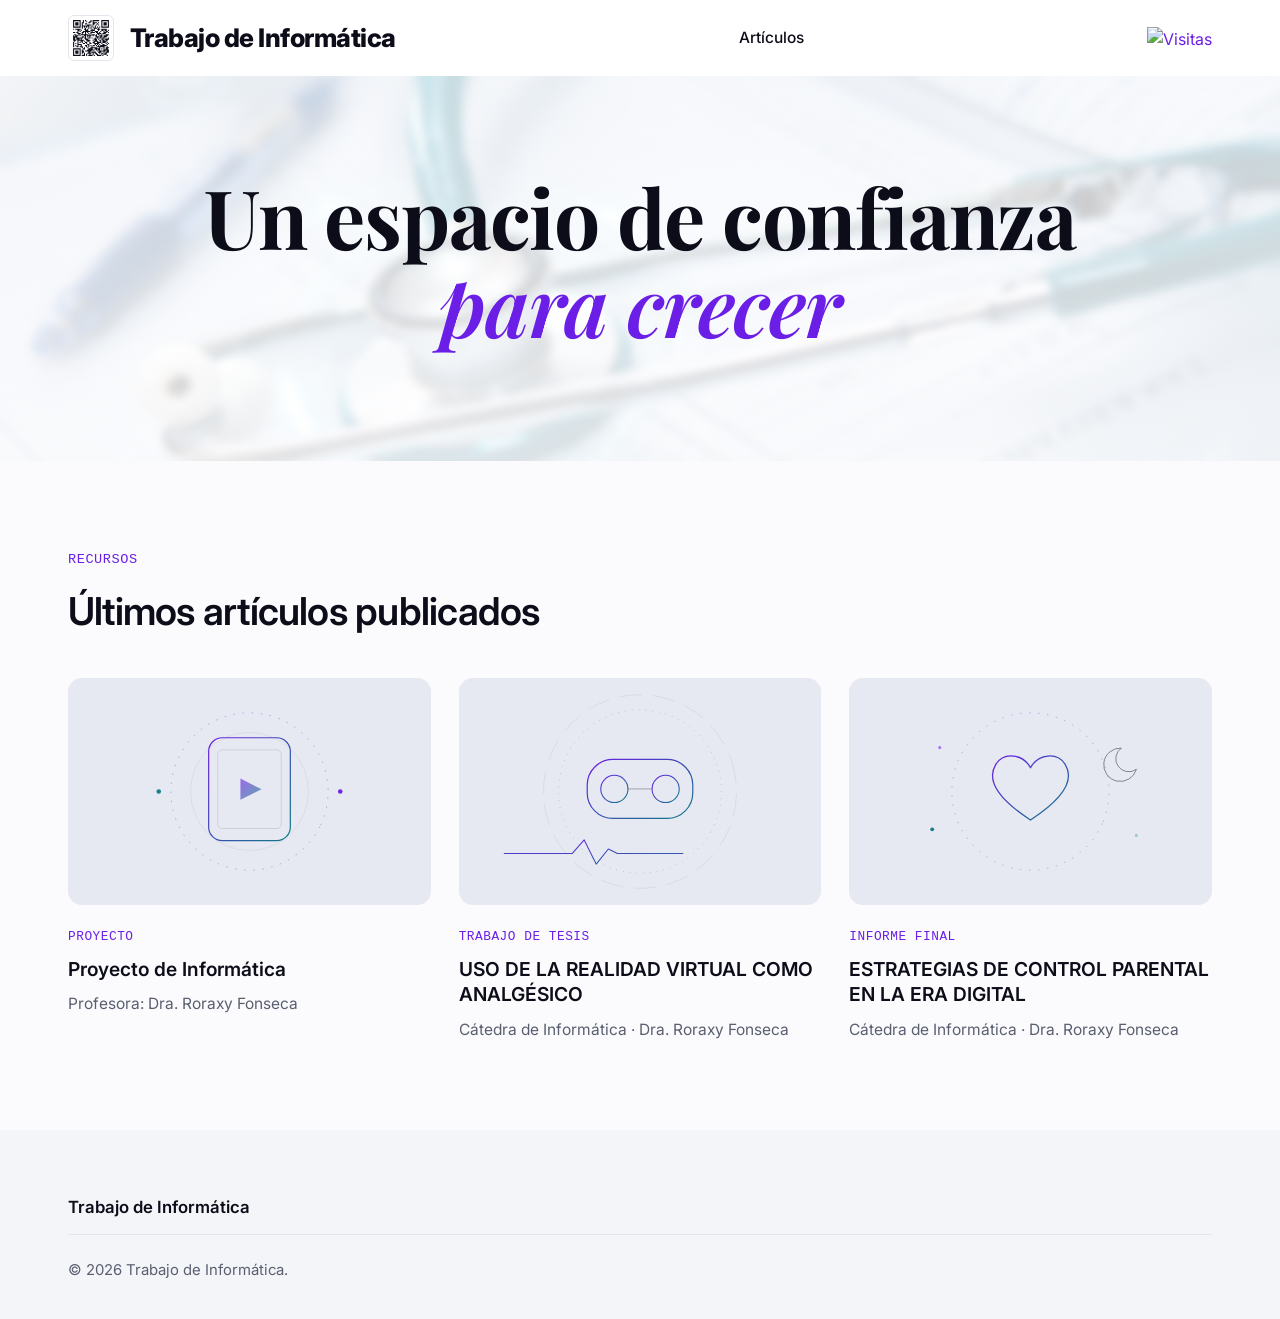
==== commit cfcf4c4a: "Reproducir texto de los tres documentos en sus artículos Cada artículo reproduce el texto del docume" ====
--- a/index.html
+++ b/index.html
@@ -41,25 +41,25 @@
           <a class="article-link" href="articulo-1.html">
             <div class="article">
               <div class="thumb"><img src="images/plataformas.svg" alt="Tableta con iconos de salud y pantalla" loading="lazy"></div>
-              <span class="category">Investigación</span>
-              <h3>Pantallas, crecimiento y salud mental infantil</h3>
-              <p>Qué dice la evidencia sobre el tiempo, el contenido, el sueño y el acompañamiento en niños de 2 a 8 años.</p>
+              <span class="category">Proyecto</span>
+              <h3>Proyecto de Informática</h3>
+              <p>Profesora: Dra. Roraxy Fonseca</p>
             </div>
           </a>
           <a class="article-link" href="articulo-2.html">
             <div class="article">
               <div class="thumb"><img src="images/realidad-virtual.svg" alt="Visor de realidad virtual con ondas de luz" loading="lazy"></div>
-              <span class="category">Tecnología y salud</span>
-              <h3>Realidad virtual como analgésico no farmacológico</h3>
-              <p>Cómo la inmersión reduce el dolor y la ansiedad en procedimientos médicos, y qué límites tiene la evidencia.</p>
+              <span class="category">Trabajo de tesis</span>
+<h3>USO DE LA REALIDAD VIRTUAL COMO ANALGÉSICO</h3>
+              <p>Cátedra de Informática · Dra. Roraxy Fonseca</p>
             </div>
           </a>
           <a class="article-link" href="articulo-3.html">
             <div class="article">
               <div class="thumb"><img src="images/recomendaciones.svg" alt="Luna, libro y corazón en equilibrio" loading="lazy"></div>
-              <span class="category">Guía práctica</span>
-              <h3>Pantallas con equilibrio, no con prohibición</h3>
-              <p>Reglas del hogar y prácticas en la escuela para un uso de pantallas adecuado a la edad.</p>
+              <span class="category">Informe final</span>
+<h3>ESTRATEGIAS DE CONTROL PARENTAL EN LA ERA DIGITAL</h3>
+              <p>Cátedra de Informática · Dra. Roraxy Fonseca</p>
             </div>
           </a>
         </div>
--- a/article.css
+++ b/article.css
@@ -208,3 +208,24 @@
   *, *::before, *::after { animation: none !important; transition: none !important; }
   .reveal { opacity: 1; transform: none; }
 }
+
+/* Autoras del artículo */
+.authors { margin-top: 32px; padding-top: 24px; border-top: 1px solid var(--line); }
+.authors-label { display: block; font-family: var(--code); font-size: 0.78rem; text-transform: uppercase; letter-spacing: 0.08em; color: var(--teal); margin-bottom: 10px; }
+.authors ul { list-style: none; display: flex; flex-wrap: wrap; gap: 10px 28px; }
+.authors li { font-family: var(--serif); font-size: 1.25rem; font-weight: 600; color: var(--ink); }
+
+/* Texto del documento original (sin cambios de contenido) */
+.doc { max-width: 780px; }
+.doc h2 { font-family: var(--serif); font-weight: 600; font-size: clamp(1.7rem, 3vw, 2.3rem); line-height: 1.15; margin: 56px 0 16px; color: var(--ink); }
+.doc h3 { font-family: var(--serif); font-weight: 600; font-size: 1.55rem; line-height: 1.2; margin: 40px 0 12px; color: var(--ink); }
+.doc h4 { font-family: var(--sans); font-weight: 600; font-size: 1.05rem; margin: 28px 0 10px; color: var(--ink-soft); }
+.doc p { font-size: 1.04rem; line-height: 1.8; color: var(--ink-soft); margin-top: 14px; text-align: justify; hyphens: auto; }
+.doc-list { margin: 14px 0 0 0; padding-left: 0; list-style: none; display: grid; gap: 10px; }
+.doc-list li { position: relative; padding-left: 22px; line-height: 1.75; color: var(--ink-soft); }
+.doc-list li::before { content: ""; position: absolute; left: 0; top: 0.7em; width: 8px; height: 8px; border-radius: 50%; background: linear-gradient(135deg, var(--purple), var(--teal)); }
+.doc-table { overflow-x: auto; margin: 24px 0; }
+.doc table { width: 100%; border-collapse: collapse; background: #fff; border: 1px solid var(--line); font-size: 0.92rem; }
+.doc th, .doc td { border: 1px solid var(--line); padding: 10px 12px; text-align: left; vertical-align: top; color: var(--ink-soft); }
+.doc th { background: #fafafc; font-family: var(--code); font-size: 0.78rem; text-transform: uppercase; letter-spacing: 0.04em; font-weight: 500; }
+@media (max-width: 900px) { .doc p { text-align: left; } }
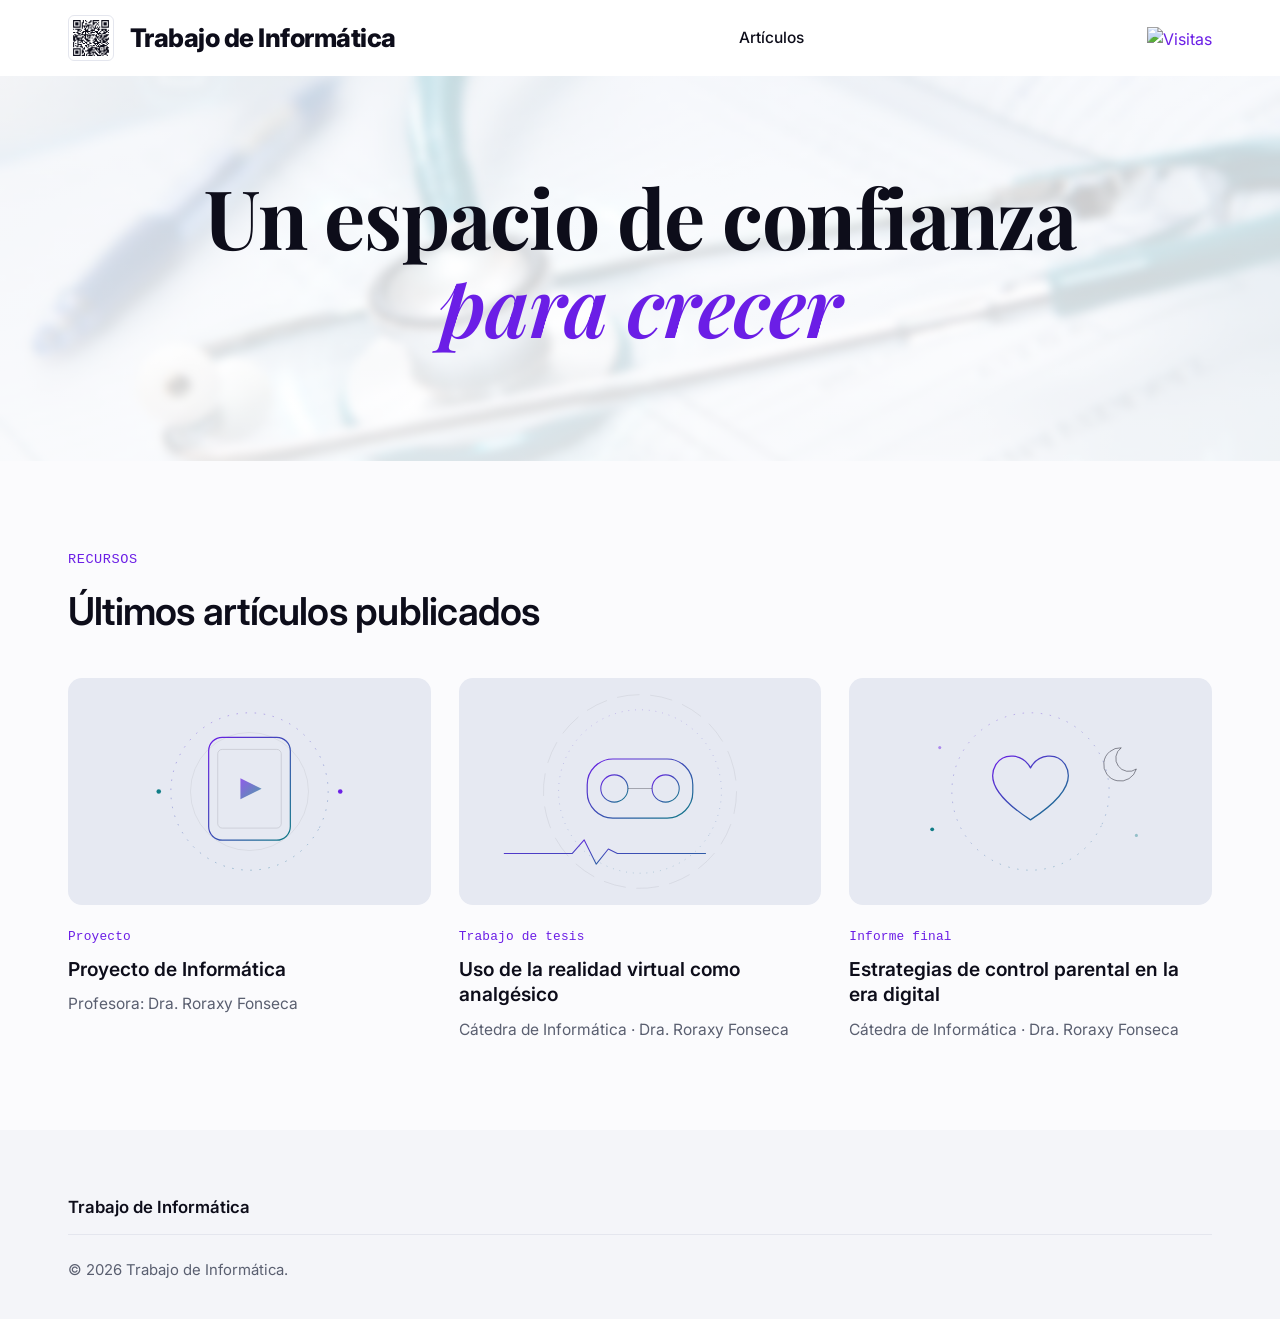
==== commit 22d5ea12: "Unificar mayúsculas y minúsculas en tarjetas de artículos" ====
--- a/index.html
+++ b/index.html
@@ -50,7 +50,7 @@
             <div class="article">
               <div class="thumb"><img src="images/realidad-virtual.svg" alt="Visor de realidad virtual con ondas de luz" loading="lazy"></div>
               <span class="category">Trabajo de tesis</span>
-<h3>USO DE LA REALIDAD VIRTUAL COMO ANALGÉSICO</h3>
+              <h3>Uso de la realidad virtual como analgésico</h3>
               <p>Cátedra de Informática · Dra. Roraxy Fonseca</p>
             </div>
           </a>
@@ -58,7 +58,7 @@
             <div class="article">
               <div class="thumb"><img src="images/recomendaciones.svg" alt="Luna, libro y corazón en equilibrio" loading="lazy"></div>
               <span class="category">Informe final</span>
-<h3>ESTRATEGIAS DE CONTROL PARENTAL EN LA ERA DIGITAL</h3>
+              <h3>Estrategias de control parental en la era digital</h3>
               <p>Cátedra de Informática · Dra. Roraxy Fonseca</p>
             </div>
           </a>
--- a/styles.css
+++ b/styles.css
@@ -102,7 +102,7 @@
 .thumb.yellow { background: var(--yellow-soft); }
 .article .category {
   display: block; font-family: var(--mono); font-size: 0.8rem;
-  color: var(--purple); text-transform: uppercase; letter-spacing: 0.04em;
+  color: var(--purple); text-transform: none; letter-spacing: 0.015em;
   margin-bottom: 10px;
 }
 .article h3 { font-size: 1.2rem; font-weight: 600; line-height: 1.35; margin-bottom: 10px; }
--- a/article.css
+++ b/article.css
@@ -229,3 +229,21 @@
 .doc th, .doc td { border: 1px solid var(--line); padding: 10px 12px; text-align: left; vertical-align: top; color: var(--ink-soft); }
 .doc th { background: #fafafc; font-family: var(--code); font-size: 0.78rem; text-transform: uppercase; letter-spacing: 0.04em; font-weight: 500; }
 @media (max-width: 900px) { .doc p { text-align: left; } }
+
+/* Gráficos animados del artículo 1: cifras transcritas del documento */
+.study-visual{margin:3.5rem 0;padding:clamp(1.25rem,4vw,2.4rem);border:1px solid rgba(120,100,170,.2);border-radius:22px;background:linear-gradient(145deg,#fff,#f5f2fb);box-shadow:0 18px 45px rgba(35,24,65,.07)}
+.study-eyebrow{margin:0 0 .5rem;color:#7354a5;font-size:.78rem;font-weight:800;letter-spacing:.1em;text-transform:uppercase}
+.study-visual h3{margin:.25rem 0 .65rem;font-size:clamp(1.45rem,3vw,2rem);color:#201a32}
+.study-intro{max-width:700px;color:#625d6d;line-height:1.65}
+.study-panel{margin-top:1.35rem;padding:1.25rem 0;border-top:1px solid rgba(90,75,120,.16)}
+.study-panel-head{display:flex;justify-content:space-between;gap:1rem;flex-wrap:wrap;margin-bottom:1rem}
+.study-panel-head strong{color:#28213a}.study-panel-head span{color:#777184;font-size:.88rem}
+.study-metric{display:grid;grid-template-columns:minmax(130px,190px) minmax(70px,1fr) auto;align-items:center;gap:14px;margin:.9rem 0}
+.study-metric>span{font-size:.9rem;color:#555064}.study-metric b{font-variant-numeric:tabular-nums;color:#30234a}
+.study-track{height:11px;border-radius:99px;background:#e8e3f0;overflow:hidden}.study-track i{display:block;width:0;height:100%;border-radius:inherit;background:linear-gradient(90deg,#7856b3,#29a6a0);transition:width 1.3s cubic-bezier(.2,.75,.25,1)}
+.study-visual.is-visible .study-track i{width:var(--bar)}
+.study-count{display:flex;align-items:baseline;gap:12px;margin-top:1.1rem}.study-count strong{font-size:clamp(1.6rem,4vw,2.3rem);color:#513b7c;font-variant-numeric:tabular-nums}.study-count span{color:#625d6d}
+.study-footnote{margin:1.2rem 0 0;padding:.85rem 1rem;border-left:3px solid #29a6a0;background:rgba(255,255,255,.75);color:#625d6d;font-size:.85rem;line-height:1.55}
+.doc h2{ text-decoration:underline;text-decoration-color:rgba(120,86,179,.38);text-decoration-thickness:3px;text-underline-offset:7px}
+@media(max-width:620px){.study-metric{grid-template-columns:1fr auto;gap:8px}.study-metric>span{grid-column:1/-1}.study-track{grid-column:1}.study-metric b{grid-column:2;grid-row:2}}
+@media(prefers-reduced-motion:reduce){.study-track i{transition:none}.study-visual.is-visible .study-track i{width:var(--bar)}}
